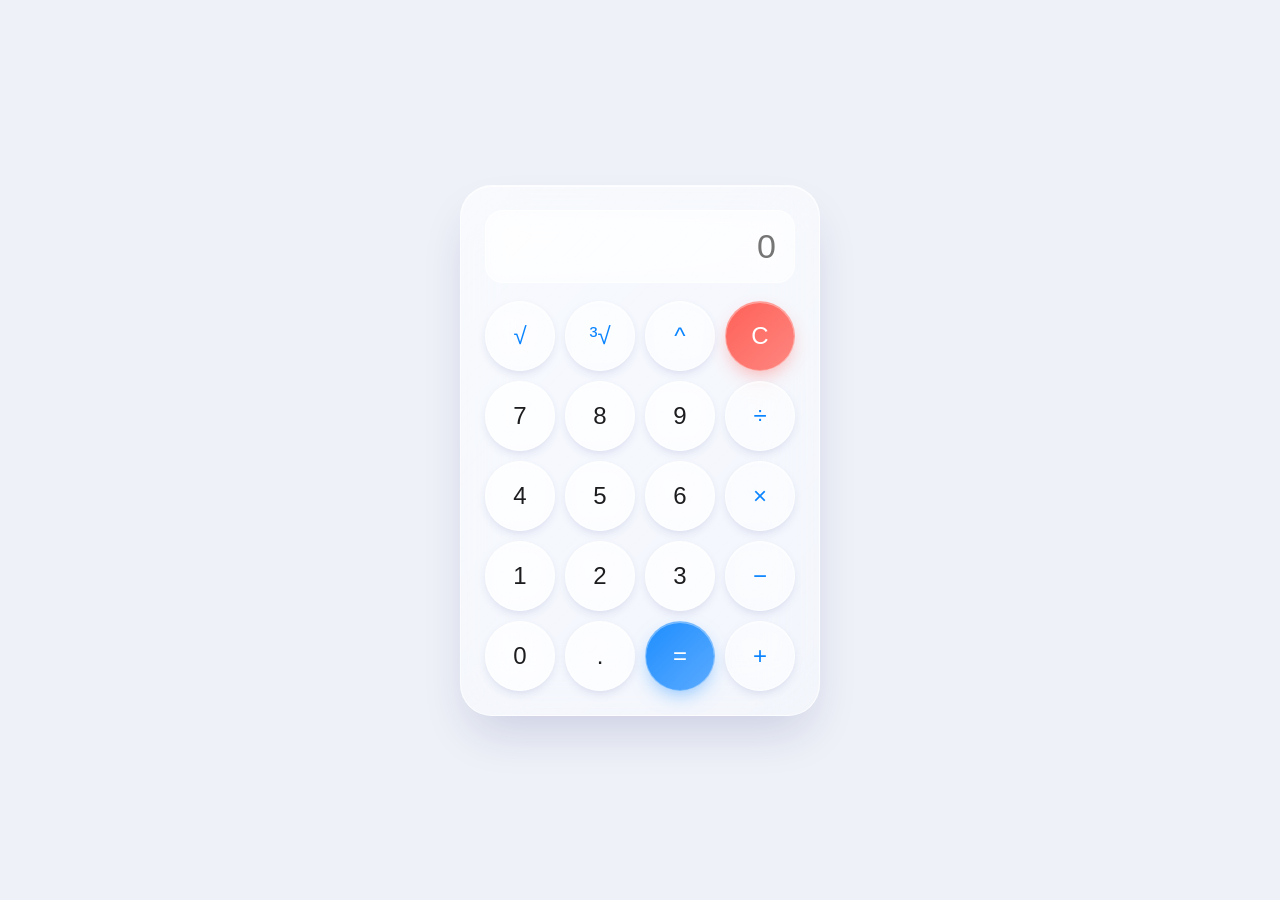
==== calc/index.html @ f97c6952 "2026 Redesigned" ====
<!DOCTYPE html>
<html lang="en">
 <head>
  <meta charset="UTF-8">
  <meta name="viewport" content="width=device-width, initial-scale=1.0">
  <title>Calculator</title>
  <link rel="icon" href="../icns/cal.svg">
  <link rel="stylesheet" href="style.css">
 </head>
 <body>
    <script>
      function addToDisplay(value) {
        document.calculator.display.value += value;
      }

      function clearDisplay() {
        document.calculator.display.value = '';
      }

      function calculate() {
        try {
          document.calculator.display.value = eval(document.calculator.display.value);
        } catch (error) {
          document.calculator.display.value = 'Error';
        }
      }
      function sqrtcal() {
        display.value = Math.sqrt(display.value);
      }
      function cbrtcal() {
        display.value = Math.cbrt(display.value);
      }
    </script>

   <div class="calculator">
    <form name="calculator">
      <input type="text" name="display" id="display" placeholder="0">
      <div class="keys">
        <input type="button" class="op" value="√" onclick="sqrtcal()">
        <input type="button" class="op" value="³√" onclick="cbrtcal()">
        <input type="button" class="op" value="^" onclick="addToDisplay('**')">
        <input type="button" class="cl" value="C" onclick="clearDisplay()">

        <input type="button" value="7" onclick="addToDisplay('7')">
        <input type="button" value="8" onclick="addToDisplay('8')">
        <input type="button" value="9" onclick="addToDisplay('9')">
        <input type="button" class="op" value="÷" onclick="addToDisplay('/')">

        <input type="button" value="4" onclick="addToDisplay('4')">
        <input type="button" value="5" onclick="addToDisplay('5')">
        <input type="button" value="6" onclick="addToDisplay('6')">
        <input type="button" class="op" value="×" onclick="addToDisplay('*')">

        <input type="button" value="1" onclick="addToDisplay('1')">
        <input type="button" value="2" onclick="addToDisplay('2')">
        <input type="button" value="3" onclick="addToDisplay('3')">
        <input type="button" class="op" value="−" onclick="addToDisplay('-')">

        <input type="button" value="0" onclick="addToDisplay('0')">
        <input type="button" value="." onclick="addToDisplay('.')">
        <input type="button" class="eq" value="=" onclick="calculate()">
        <input type="button" class="op" value="+" onclick="addToDisplay('+')">
      </div>
    </form>
   </div>
    <!-- merrychristmas December,25,2023 2:10:29P.M -->
 </body>
</html>
---- calc/style.css ----
:root {
    --text-primary: #1d1d1f;
    --text-secondary: rgba(60, 60, 67, 0.65);
    --glass: linear-gradient(135deg, rgba(255, 255, 255, 0.62), rgba(255, 255, 255, 0.35));
    --glass-inset: rgba(255, 255, 255, 0.45);
    --glass-border: rgba(255, 255, 255, 0.65);
    --key-bg: rgba(255, 255, 255, 0.55);
    --key-op-bg: rgba(255, 255, 255, 0.3);
    --accent: #0a84ff;
    --radius: 32px;
    --shadow: 0 24px 48px -12px rgba(31, 38, 135, 0.18), inset 0 1px 0 rgba(255, 255, 255, 0.75);
    --key-shadow: 0 4px 12px -4px rgba(31, 38, 135, 0.2), inset 0 1px 0 rgba(255, 255, 255, 0.6);
}

@media (prefers-color-scheme: dark) {
    :root {
        --text-primary: #f5f5f7;
        --text-secondary: rgba(235, 235, 245, 0.6);
        --glass: linear-gradient(135deg, rgba(50, 55, 70, 0.55), rgba(30, 33, 45, 0.4));
        --glass-inset: rgba(255, 255, 255, 0.08);
        --glass-border: rgba(255, 255, 255, 0.18);
        --key-bg: rgba(255, 255, 255, 0.14);
        --key-op-bg: rgba(255, 255, 255, 0.07);
        --accent: #409cff;
        --shadow: 0 24px 48px -12px rgba(0, 0, 0, 0.5), inset 0 1px 0 rgba(255, 255, 255, 0.12);
        --key-shadow: 0 4px 12px -4px rgba(0, 0, 0, 0.4), inset 0 1px 0 rgba(255, 255, 255, 0.14);
    }
}

* {
    box-sizing: border-box;
}

body {
    display: flex;
    align-items: center;
    justify-content: center;
    min-height: 100vh;
    margin: 0;
    padding: 24px;
    font-family: -apple-system, BlinkMacSystemFont, 'SF Pro Text', 'Segoe UI', 'Hiragino Sans', sans-serif;
    color: var(--text-primary);
    background: #eef1f7;
}

@media (prefers-color-scheme: dark) {
    body {
        background: #0b0d14;
    }
}

.calculator {
    background: var(--glass);
    -webkit-backdrop-filter: blur(30px) saturate(180%);
    backdrop-filter: blur(30px) saturate(180%);
    border: 1px solid var(--glass-border);
    border-radius: var(--radius);
    box-shadow: var(--shadow);
    padding: 24px;
    width: 360px;
    max-width: 100%;
}

#display {
    width: 100%;
    font-size: 34px;
    font-weight: 500;
    text-align: right;
    padding: 16px 18px;
    margin-bottom: 18px;
    border: 1px solid var(--glass-border);
    border-radius: 18px;
    background: var(--glass-inset);
    color: var(--text-primary);
    outline: none;
    font-family: inherit;
    font-variant-numeric: tabular-nums;
    -webkit-backdrop-filter: blur(10px);
    backdrop-filter: blur(10px);
}

.keys {
    display: grid;
    grid-template-columns: repeat(4, 1fr);
    gap: 10px;
}

.keys input {
    font-size: 24px;
    font-weight: 500;
    font-family: inherit;
    aspect-ratio: 1 / 1;
    width: 100%;
    border: 1px solid var(--glass-border);
    border-radius: 50%;
    cursor: pointer;
    color: var(--text-primary);
    background: var(--key-bg);
    box-shadow: var(--key-shadow);
    -webkit-backdrop-filter: blur(10px);
    backdrop-filter: blur(10px);
    transition: transform 0.1s, filter 0.15s;
}

.keys input:hover {
    filter: brightness(1.06);
}

.keys input:active {
    transform: scale(0.93);
}

.keys input.op {
    background: var(--key-op-bg);
    color: var(--accent);
}

.keys input.eq {
    background: linear-gradient(135deg, rgba(10, 132, 255, 0.92), rgba(64, 156, 255, 0.85));
    color: #fff;
    border-color: rgba(255, 255, 255, 0.35);
    box-shadow: 0 8px 20px -6px rgba(10, 132, 255, 0.5), inset 0 1px 0 rgba(255, 255, 255, 0.4);
}

.keys input.cl {
    background: linear-gradient(135deg, rgba(255, 69, 58, 0.85), rgba(255, 105, 97, 0.8));
    color: #fff;
    border-color: rgba(255, 255, 255, 0.35);
    box-shadow: 0 8px 20px -6px rgba(255, 69, 58, 0.45), inset 0 1px 0 rgba(255, 255, 255, 0.4);
}

@media (max-width: 420px) {
    body {
        padding: 12px;
    }

    .calculator {
        padding: 16px;
        border-radius: 26px;
        width: 100%;
    }

    #display {
        font-size: 28px;
        padding: 12px 14px;
        border-radius: 14px;
        margin-bottom: 14px;
    }

    .keys {
        gap: 8px;
    }

    .keys input {
        font-size: 20px;
    }
}
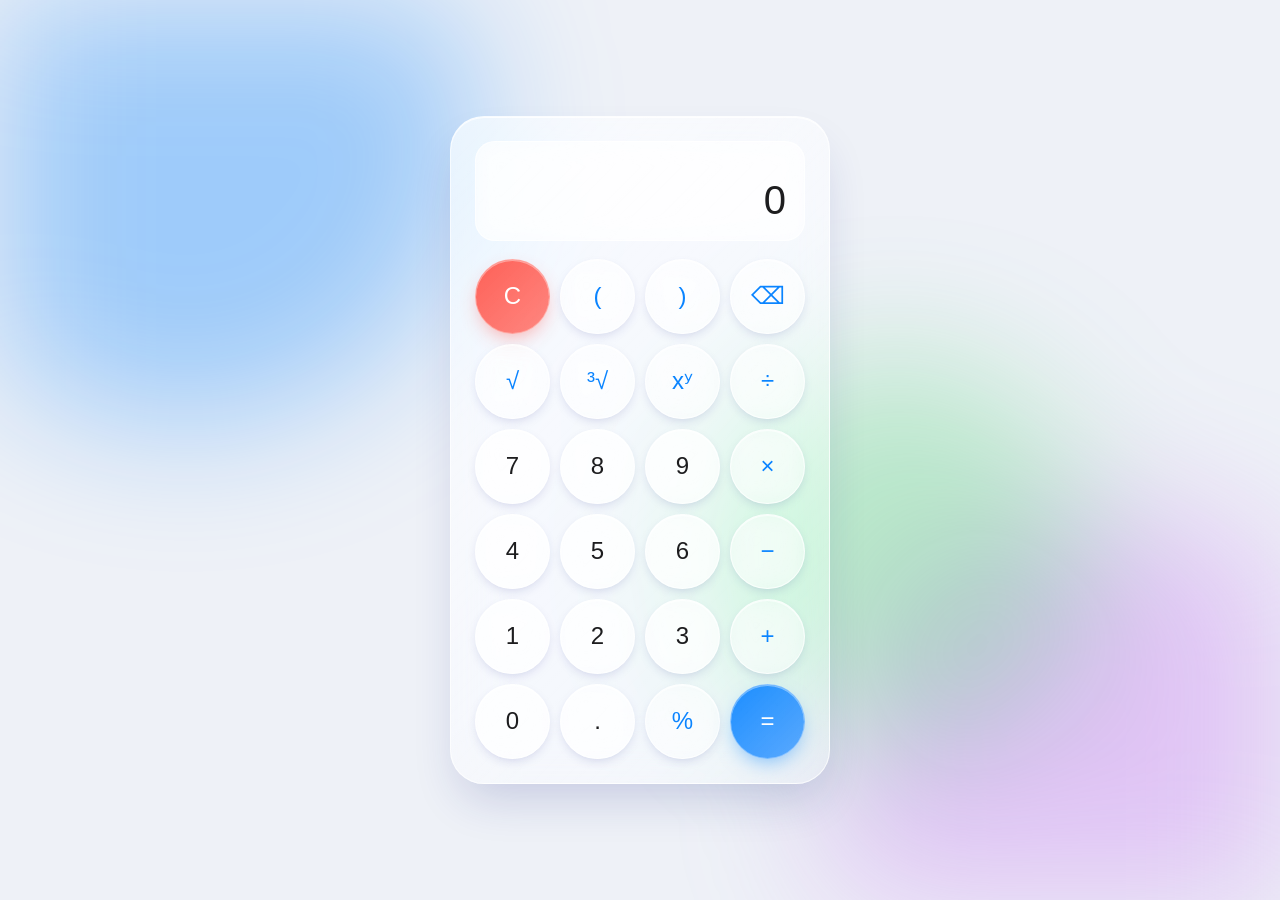
==== commit 891c6048: "Redesign calc & talking calc UI and fix talking calc bugs - Rich glassmorphism UI with animated ambi" ====
--- a/calc/index.html
+++ b/calc/index.html
@@ -2,67 +2,59 @@
 <html lang="en">
  <head>
   <meta charset="UTF-8">
-  <meta name="viewport" content="width=device-width, initial-scale=1.0">
+  <meta name="viewport" content="width=device-width, initial-scale=1.0, viewport-fit=cover">
+  <meta name="theme-color" content="#eef1f7" media="(prefers-color-scheme: light)">
+  <meta name="theme-color" content="#0b0d14" media="(prefers-color-scheme: dark)">
   <title>Calculator</title>
   <link rel="icon" href="../icns/cal.svg">
   <link rel="stylesheet" href="style.css">
  </head>
  <body>
-    <script>
-      function addToDisplay(value) {
-        document.calculator.display.value += value;
-      }
+  <div class="bg" aria-hidden="true">
+    <div class="blob blob-1"></div>
+    <div class="blob blob-2"></div>
+    <div class="blob blob-3"></div>
+  </div>
 
-      function clearDisplay() {
-        document.calculator.display.value = '';
-      }
+  <main class="calculator" aria-label="Calculator">
+    <div class="screen">
+      <div class="expression" id="expression" aria-hidden="true">&nbsp;</div>
+      <output class="display" id="display" aria-live="polite">0</output>
+    </div>
 
-      function calculate() {
-        try {
-          document.calculator.display.value = eval(document.calculator.display.value);
-        } catch (error) {
-          document.calculator.display.value = 'Error';
-        }
-      }
-      function sqrtcal() {
-        display.value = Math.sqrt(display.value);
-      }
-      function cbrtcal() {
-        display.value = Math.cbrt(display.value);
-      }
-    </script>
+    <div class="keys">
+      <button type="button" class="key cl"  data-action="clear">C</button>
+      <button type="button" class="key op"  data-insert="(">(</button>
+      <button type="button" class="key op"  data-insert=")">)</button>
+      <button type="button" class="key op"  data-action="backspace" aria-label="Backspace">⌫</button>
 
-   <div class="calculator">
-    <form name="calculator">
-      <input type="text" name="display" id="display" placeholder="0">
-      <div class="keys">
-        <input type="button" class="op" value="√" onclick="sqrtcal()">
-        <input type="button" class="op" value="³√" onclick="cbrtcal()">
-        <input type="button" class="op" value="^" onclick="addToDisplay('**')">
-        <input type="button" class="cl" value="C" onclick="clearDisplay()">
+      <button type="button" class="key op"  data-action="sqrt">√</button>
+      <button type="button" class="key op"  data-action="cbrt">³√</button>
+      <button type="button" class="key op"  data-insert="^">xʸ</button>
+      <button type="button" class="key op"  data-insert="÷">÷</button>
 
-        <input type="button" value="7" onclick="addToDisplay('7')">
-        <input type="button" value="8" onclick="addToDisplay('8')">
-        <input type="button" value="9" onclick="addToDisplay('9')">
-        <input type="button" class="op" value="÷" onclick="addToDisplay('/')">
+      <button type="button" class="key num" data-insert="7">7</button>
+      <button type="button" class="key num" data-insert="8">8</button>
+      <button type="button" class="key num" data-insert="9">9</button>
+      <button type="button" class="key op"  data-insert="×">×</button>
 
-        <input type="button" value="4" onclick="addToDisplay('4')">
-        <input type="button" value="5" onclick="addToDisplay('5')">
-        <input type="button" value="6" onclick="addToDisplay('6')">
-        <input type="button" class="op" value="×" onclick="addToDisplay('*')">
+      <button type="button" class="key num" data-insert="4">4</button>
+      <button type="button" class="key num" data-insert="5">5</button>
+      <button type="button" class="key num" data-insert="6">6</button>
+      <button type="button" class="key op"  data-insert="-">−</button>
 
-        <input type="button" value="1" onclick="addToDisplay('1')">
-        <input type="button" value="2" onclick="addToDisplay('2')">
-        <input type="button" value="3" onclick="addToDisplay('3')">
-        <input type="button" class="op" value="−" onclick="addToDisplay('-')">
+      <button type="button" class="key num" data-insert="1">1</button>
+      <button type="button" class="key num" data-insert="2">2</button>
+      <button type="button" class="key num" data-insert="3">3</button>
+      <button type="button" class="key op"  data-insert="+">+</button>
 
-        <input type="button" value="0" onclick="addToDisplay('0')">
-        <input type="button" value="." onclick="addToDisplay('.')">
-        <input type="button" class="eq" value="=" onclick="calculate()">
-        <input type="button" class="op" value="+" onclick="addToDisplay('+')">
-      </div>
-    </form>
-   </div>
-    <!-- merrychristmas December,25,2023 2:10:29P.M -->
+      <button type="button" class="key num" data-insert="0">0</button>
+      <button type="button" class="key num" data-insert=".">.</button>
+      <button type="button" class="key op"  data-action="percent">%</button>
+      <button type="button" class="key eq"  data-action="equals">=</button>
+    </div>
+  </main>
+
+  <script src="script.js"></script>
  </body>
 </html>
--- a/calc/style.css
+++ b/calc/style.css
@@ -1,34 +1,46 @@
 :root {
     --text-primary: #1d1d1f;
-    --text-secondary: rgba(60, 60, 67, 0.65);
-    --glass: linear-gradient(135deg, rgba(255, 255, 255, 0.62), rgba(255, 255, 255, 0.35));
-    --glass-inset: rgba(255, 255, 255, 0.45);
-    --glass-border: rgba(255, 255, 255, 0.65);
-    --key-bg: rgba(255, 255, 255, 0.55);
-    --key-op-bg: rgba(255, 255, 255, 0.3);
+    --text-secondary: rgba(60, 60, 67, 0.6);
+    --glass: linear-gradient(135deg, rgba(255, 255, 255, 0.68), rgba(255, 255, 255, 0.38));
+    --glass-inset: rgba(255, 255, 255, 0.5);
+    --glass-border: rgba(255, 255, 255, 0.7);
+    --key-bg: rgba(255, 255, 255, 0.6);
+    --key-op-bg: rgba(255, 255, 255, 0.32);
     --accent: #0a84ff;
-    --radius: 32px;
-    --shadow: 0 24px 48px -12px rgba(31, 38, 135, 0.18), inset 0 1px 0 rgba(255, 255, 255, 0.75);
-    --key-shadow: 0 4px 12px -4px rgba(31, 38, 135, 0.2), inset 0 1px 0 rgba(255, 255, 255, 0.6);
+    --radius: 34px;
+    --shadow: 0 24px 48px -12px rgba(31, 38, 135, 0.2), inset 0 1px 0 rgba(255, 255, 255, 0.8);
+    --key-shadow: 0 4px 12px -4px rgba(31, 38, 135, 0.22), inset 0 1px 0 rgba(255, 255, 255, 0.65);
+    --bg: #eef1f7;
+    --blob-1: rgba(10, 132, 255, 0.35);
+    --blob-2: rgba(191, 90, 242, 0.3);
+    --blob-3: rgba(48, 209, 88, 0.28);
 }
 
 @media (prefers-color-scheme: dark) {
     :root {
         --text-primary: #f5f5f7;
         --text-secondary: rgba(235, 235, 245, 0.6);
-        --glass: linear-gradient(135deg, rgba(50, 55, 70, 0.55), rgba(30, 33, 45, 0.4));
+        --glass: linear-gradient(135deg, rgba(50, 55, 70, 0.55), rgba(30, 33, 45, 0.42));
         --glass-inset: rgba(255, 255, 255, 0.08);
         --glass-border: rgba(255, 255, 255, 0.18);
         --key-bg: rgba(255, 255, 255, 0.14);
         --key-op-bg: rgba(255, 255, 255, 0.07);
         --accent: #409cff;
-        --shadow: 0 24px 48px -12px rgba(0, 0, 0, 0.5), inset 0 1px 0 rgba(255, 255, 255, 0.12);
-        --key-shadow: 0 4px 12px -4px rgba(0, 0, 0, 0.4), inset 0 1px 0 rgba(255, 255, 255, 0.14);
+        --shadow: 0 24px 48px -12px rgba(0, 0, 0, 0.55), inset 0 1px 0 rgba(255, 255, 255, 0.12);
+        --key-shadow: 0 4px 12px -4px rgba(0, 0, 0, 0.45), inset 0 1px 0 rgba(255, 255, 255, 0.14);
+        --bg: #0b0d14;
+        --blob-1: rgba(10, 132, 255, 0.25);
+        --blob-2: rgba(191, 90, 242, 0.22);
+        --blob-3: rgba(48, 209, 88, 0.18);
     }
 }
 
 * {
     box-sizing: border-box;
+}
+
+html {
+    height: 100%;
 }
 
 body {
@@ -36,17 +48,43 @@
     align-items: center;
     justify-content: center;
     min-height: 100vh;
+    min-height: 100dvh;
     margin: 0;
     padding: 24px;
+    padding: max(24px, env(safe-area-inset-top)) max(24px, env(safe-area-inset-right)) max(24px, env(safe-area-inset-bottom)) max(24px, env(safe-area-inset-left));
     font-family: -apple-system, BlinkMacSystemFont, 'SF Pro Text', 'Segoe UI', 'Hiragino Sans', sans-serif;
     color: var(--text-primary);
-    background: #eef1f7;
-}
-
-@media (prefers-color-scheme: dark) {
-    body {
-        background: #0b0d14;
-    }
+    background: var(--bg);
+    overflow-x: hidden;
+    -webkit-tap-highlight-color: transparent;
+}
+
+/* Ambient background blobs */
+.bg {
+    position: fixed;
+    inset: 0;
+    z-index: -1;
+    overflow: hidden;
+    filter: blur(70px);
+}
+
+.blob {
+    position: absolute;
+    width: 45vmax;
+    height: 45vmax;
+    border-radius: 50%;
+}
+
+.blob-1 { background: var(--blob-1); top: -12vmax; left: -8vmax; animation: drift-1 24s ease-in-out infinite alternate; }
+.blob-2 { background: var(--blob-2); bottom: -15vmax; right: -10vmax; animation: drift-2 30s ease-in-out infinite alternate; }
+.blob-3 { background: var(--blob-3); top: 40%; left: 55%; width: 30vmax; height: 30vmax; animation: drift-3 20s ease-in-out infinite alternate; }
+
+@keyframes drift-1 { to { transform: translate(10vmax, 8vmax) scale(1.15); } }
+@keyframes drift-2 { to { transform: translate(-8vmax, -10vmax) scale(1.1); } }
+@keyframes drift-3 { to { transform: translate(-12vmax, 6vmax) scale(0.85); } }
+
+@media (prefers-reduced-motion: reduce) {
+    .blob { animation: none; }
 }
 
 .calculator {
@@ -57,35 +95,62 @@
     border-radius: var(--radius);
     box-shadow: var(--shadow);
     padding: 24px;
-    width: 360px;
+    width: 380px;
     max-width: 100%;
 }
 
-#display {
-    width: 100%;
-    font-size: 34px;
-    font-weight: 500;
-    text-align: right;
-    padding: 16px 18px;
+.screen {
+    border: 1px solid var(--glass-border);
+    border-radius: 20px;
+    background: var(--glass-inset);
+    padding: 14px 18px 16px;
     margin-bottom: 18px;
-    border: 1px solid var(--glass-border);
-    border-radius: 18px;
-    background: var(--glass-inset);
-    color: var(--text-primary);
-    outline: none;
-    font-family: inherit;
-    font-variant-numeric: tabular-nums;
     -webkit-backdrop-filter: blur(10px);
     backdrop-filter: blur(10px);
+    overflow: hidden;
+}
+
+.expression {
+    min-height: 1.3em;
+    font-size: 15px;
+    color: var(--text-secondary);
+    text-align: right;
+    white-space: nowrap;
+    overflow: hidden;
+    text-overflow: ellipsis;
+    font-variant-numeric: tabular-nums;
+}
+
+.display {
+    display: block;
+    width: 100%;
+    font-size: 40px;
+    font-weight: 500;
+    line-height: 1.2;
+    text-align: right;
+    color: var(--text-primary);
+    font-variant-numeric: tabular-nums;
+    white-space: nowrap;
+    overflow-x: auto;
+    scrollbar-width: none;
+}
+
+.display::-webkit-scrollbar {
+    display: none;
+}
+
+.display.error {
+    color: #ff453a;
 }
 
 .keys {
     display: grid;
     grid-template-columns: repeat(4, 1fr);
     gap: 10px;
-}
-
-.keys input {
+    touch-action: manipulation;
+}
+
+.key {
     font-size: 24px;
     font-weight: 500;
     font-family: inherit;
@@ -100,29 +165,31 @@
     -webkit-backdrop-filter: blur(10px);
     backdrop-filter: blur(10px);
     transition: transform 0.1s, filter 0.15s;
-}
-
-.keys input:hover {
+    user-select: none;
+    -webkit-user-select: none;
+}
+
+.key:hover {
     filter: brightness(1.06);
 }
 
-.keys input:active {
-    transform: scale(0.93);
-}
-
-.keys input.op {
+.key:active {
+    transform: scale(0.92);
+}
+
+.key.op {
     background: var(--key-op-bg);
     color: var(--accent);
 }
 
-.keys input.eq {
+.key.eq {
     background: linear-gradient(135deg, rgba(10, 132, 255, 0.92), rgba(64, 156, 255, 0.85));
     color: #fff;
     border-color: rgba(255, 255, 255, 0.35);
     box-shadow: 0 8px 20px -6px rgba(10, 132, 255, 0.5), inset 0 1px 0 rgba(255, 255, 255, 0.4);
 }
 
-.keys input.cl {
+.key.cl {
     background: linear-gradient(135deg, rgba(255, 69, 58, 0.85), rgba(255, 105, 97, 0.8));
     color: #fff;
     border-color: rgba(255, 255, 255, 0.35);
@@ -132,26 +199,62 @@
 @media (max-width: 420px) {
     body {
         padding: 12px;
+        padding: max(12px, env(safe-area-inset-top)) max(12px, env(safe-area-inset-right)) max(12px, env(safe-area-inset-bottom)) max(12px, env(safe-area-inset-left));
     }
 
     .calculator {
         padding: 16px;
-        border-radius: 26px;
+        border-radius: 28px;
         width: 100%;
     }
 
-    #display {
-        font-size: 28px;
-        padding: 12px 14px;
-        border-radius: 14px;
+    .screen {
+        padding: 10px 14px 12px;
+        border-radius: 16px;
         margin-bottom: 14px;
+    }
+
+    .display {
+        font-size: 32px;
     }
 
     .keys {
         gap: 8px;
     }
 
-    .keys input {
-        font-size: 20px;
-    }
-}
+    .key {
+        font-size: clamp(17px, 5.5vw, 22px);
+    }
+}
+
+/* Short landscape screens (phones rotated) */
+@media (max-height: 620px) and (orientation: landscape) {
+    body {
+        padding: 10px;
+    }
+
+    .calculator {
+        width: 340px;
+        padding: 14px;
+    }
+
+    .screen {
+        margin-bottom: 10px;
+        padding: 8px 14px;
+    }
+
+    .display {
+        font-size: 26px;
+    }
+
+    .keys {
+        gap: 6px;
+    }
+
+    .key {
+        aspect-ratio: auto;
+        height: 44px;
+        border-radius: 22px;
+        font-size: 18px;
+    }
+}
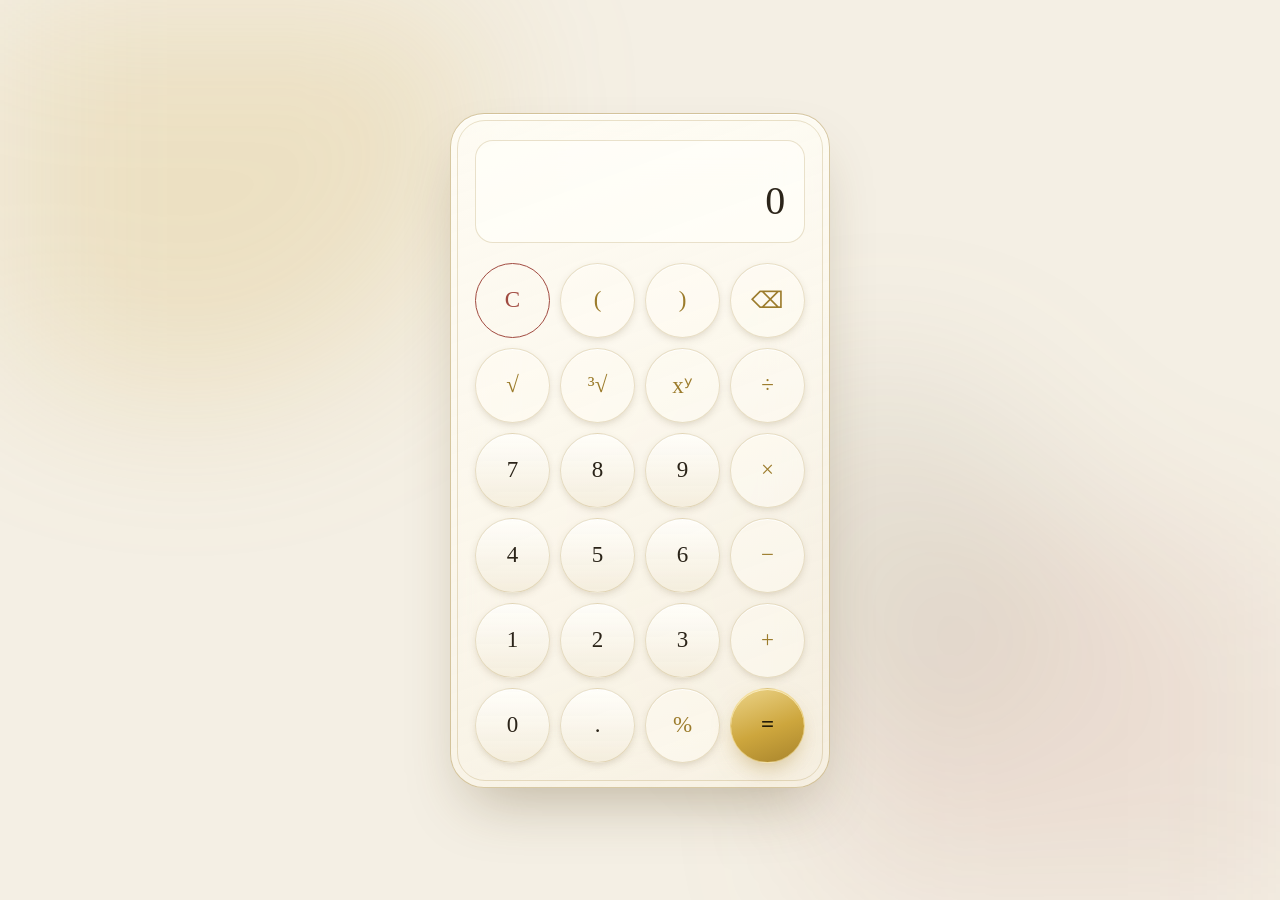
==== commit 06ecec7c: "Refine calculators with a premium gold theme and natural math notation - Luxury look: ivory & champa" ====
--- a/calc/index.html
+++ b/calc/index.html
@@ -3,8 +3,8 @@
  <head>
   <meta charset="UTF-8">
   <meta name="viewport" content="width=device-width, initial-scale=1.0, viewport-fit=cover">
-  <meta name="theme-color" content="#eef1f7" media="(prefers-color-scheme: light)">
-  <meta name="theme-color" content="#0b0d14" media="(prefers-color-scheme: dark)">
+  <meta name="theme-color" content="#f4efe4" media="(prefers-color-scheme: light)">
+  <meta name="theme-color" content="#060507" media="(prefers-color-scheme: dark)">
   <title>Calculator</title>
   <link rel="icon" href="../icns/cal.svg">
   <link rel="stylesheet" href="style.css">
--- a/calc/style.css
+++ b/calc/style.css
@@ -1,37 +1,50 @@
 :root {
-    --text-primary: #1d1d1f;
-    --text-secondary: rgba(60, 60, 67, 0.6);
-    --glass: linear-gradient(135deg, rgba(255, 255, 255, 0.68), rgba(255, 255, 255, 0.38));
-    --glass-inset: rgba(255, 255, 255, 0.5);
-    --glass-border: rgba(255, 255, 255, 0.7);
-    --key-bg: rgba(255, 255, 255, 0.6);
-    --key-op-bg: rgba(255, 255, 255, 0.32);
-    --accent: #0a84ff;
+    --bg: #f4efe4;
+    --text-primary: #2b2419;
+    --text-secondary: rgba(75, 62, 40, 0.55);
+    --gold: #9c7c2c;
+    --gold-strong: #86691f;
+    --hairline: rgba(156, 124, 44, 0.4);
+    --hairline-soft: rgba(156, 124, 44, 0.22);
+    --panel: linear-gradient(160deg, rgba(255, 253, 246, 0.92), rgba(248, 242, 228, 0.75));
+    --screen-bg: rgba(255, 254, 249, 0.75);
+    --key-bg: linear-gradient(180deg, rgba(255, 254, 250, 0.95), rgba(244, 237, 220, 0.9));
+    --key-op-bg: rgba(255, 253, 246, 0.4);
+    --clear: #a04a40;
     --radius: 34px;
-    --shadow: 0 24px 48px -12px rgba(31, 38, 135, 0.2), inset 0 1px 0 rgba(255, 255, 255, 0.8);
-    --key-shadow: 0 4px 12px -4px rgba(31, 38, 135, 0.22), inset 0 1px 0 rgba(255, 255, 255, 0.65);
-    --bg: #eef1f7;
-    --blob-1: rgba(10, 132, 255, 0.35);
-    --blob-2: rgba(191, 90, 242, 0.3);
-    --blob-3: rgba(48, 209, 88, 0.28);
+    --shadow: 0 30px 60px -20px rgba(90, 70, 30, 0.35), inset 0 1px 0 rgba(255, 255, 255, 0.9);
+    --key-shadow: 0 3px 10px -3px rgba(90, 70, 30, 0.28), inset 0 1px 0 rgba(255, 255, 255, 0.85);
+    --eq-bg: linear-gradient(160deg, #ecd489, #cda63d 55%, #a8842c);
+    --eq-text: #241c08;
+    --eq-shadow: 0 10px 24px -8px rgba(168, 132, 44, 0.55), inset 0 1px 0 rgba(255, 245, 210, 0.8);
+    --display-font: 'Didot', 'Bodoni MT', 'Playfair Display', 'Hiragino Mincho ProN', 'Yu Mincho', Georgia, serif;
+    --blob-1: rgba(205, 166, 61, 0.2);
+    --blob-2: rgba(160, 74, 64, 0.1);
+    --blob-3: rgba(120, 110, 80, 0.12);
 }
 
 @media (prefers-color-scheme: dark) {
     :root {
-        --text-primary: #f5f5f7;
-        --text-secondary: rgba(235, 235, 245, 0.6);
-        --glass: linear-gradient(135deg, rgba(50, 55, 70, 0.55), rgba(30, 33, 45, 0.42));
-        --glass-inset: rgba(255, 255, 255, 0.08);
-        --glass-border: rgba(255, 255, 255, 0.18);
-        --key-bg: rgba(255, 255, 255, 0.14);
-        --key-op-bg: rgba(255, 255, 255, 0.07);
-        --accent: #409cff;
-        --shadow: 0 24px 48px -12px rgba(0, 0, 0, 0.55), inset 0 1px 0 rgba(255, 255, 255, 0.12);
-        --key-shadow: 0 4px 12px -4px rgba(0, 0, 0, 0.45), inset 0 1px 0 rgba(255, 255, 255, 0.14);
-        --bg: #0b0d14;
-        --blob-1: rgba(10, 132, 255, 0.25);
-        --blob-2: rgba(191, 90, 242, 0.22);
-        --blob-3: rgba(48, 209, 88, 0.18);
+        --bg: #060507;
+        --text-primary: #e9d9a6;
+        --text-secondary: rgba(212, 181, 106, 0.55);
+        --gold: #d4af37;
+        --gold-strong: #e9cf7a;
+        --hairline: rgba(212, 175, 55, 0.42);
+        --hairline-soft: rgba(212, 175, 55, 0.2);
+        --panel: linear-gradient(160deg, rgba(26, 22, 16, 0.85), rgba(10, 9, 8, 0.92));
+        --screen-bg: rgba(0, 0, 0, 0.5);
+        --key-bg: linear-gradient(180deg, rgba(38, 33, 24, 0.85), rgba(18, 16, 12, 0.9));
+        --key-op-bg: rgba(212, 175, 55, 0.06);
+        --clear: #c96f60;
+        --shadow: 0 30px 70px -20px rgba(0, 0, 0, 0.85), inset 0 1px 0 rgba(212, 175, 55, 0.22);
+        --key-shadow: 0 4px 12px -4px rgba(0, 0, 0, 0.7), inset 0 1px 0 rgba(212, 175, 55, 0.16);
+        --eq-bg: linear-gradient(160deg, #f2dd96, #cda63d 55%, #8f6f22);
+        --eq-text: #1c1504;
+        --eq-shadow: 0 10px 26px -8px rgba(212, 175, 55, 0.35), inset 0 1px 0 rgba(255, 240, 190, 0.7);
+        --blob-1: rgba(212, 175, 55, 0.1);
+        --blob-2: rgba(120, 70, 40, 0.08);
+        --blob-3: rgba(60, 50, 30, 0.12);
     }
 }
 
@@ -59,13 +72,13 @@
     -webkit-tap-highlight-color: transparent;
 }
 
-/* Ambient background blobs */
+/* Ambient glow */
 .bg {
     position: fixed;
     inset: 0;
     z-index: -1;
     overflow: hidden;
-    filter: blur(70px);
+    filter: blur(80px);
 }
 
 .blob {
@@ -75,50 +88,61 @@
     border-radius: 50%;
 }
 
-.blob-1 { background: var(--blob-1); top: -12vmax; left: -8vmax; animation: drift-1 24s ease-in-out infinite alternate; }
-.blob-2 { background: var(--blob-2); bottom: -15vmax; right: -10vmax; animation: drift-2 30s ease-in-out infinite alternate; }
-.blob-3 { background: var(--blob-3); top: 40%; left: 55%; width: 30vmax; height: 30vmax; animation: drift-3 20s ease-in-out infinite alternate; }
-
-@keyframes drift-1 { to { transform: translate(10vmax, 8vmax) scale(1.15); } }
-@keyframes drift-2 { to { transform: translate(-8vmax, -10vmax) scale(1.1); } }
-@keyframes drift-3 { to { transform: translate(-12vmax, 6vmax) scale(0.85); } }
+.blob-1 { background: var(--blob-1); top: -14vmax; left: -8vmax; animation: drift-1 30s ease-in-out infinite alternate; }
+.blob-2 { background: var(--blob-2); bottom: -16vmax; right: -10vmax; animation: drift-2 36s ease-in-out infinite alternate; }
+.blob-3 { background: var(--blob-3); top: 42%; left: 55%; width: 28vmax; height: 28vmax; animation: drift-3 26s ease-in-out infinite alternate; }
+
+@keyframes drift-1 { to { transform: translate(8vmax, 6vmax) scale(1.12); } }
+@keyframes drift-2 { to { transform: translate(-6vmax, -8vmax) scale(1.08); } }
+@keyframes drift-3 { to { transform: translate(-10vmax, 5vmax) scale(0.88); } }
 
 @media (prefers-reduced-motion: reduce) {
     .blob { animation: none; }
 }
 
 .calculator {
-    background: var(--glass);
-    -webkit-backdrop-filter: blur(30px) saturate(180%);
-    backdrop-filter: blur(30px) saturate(180%);
-    border: 1px solid var(--glass-border);
+    background: var(--panel);
+    -webkit-backdrop-filter: blur(30px) saturate(140%);
+    backdrop-filter: blur(30px) saturate(140%);
+    border: 1px solid var(--hairline);
     border-radius: var(--radius);
     box-shadow: var(--shadow);
-    padding: 24px;
+    padding: 26px 24px 24px;
     width: 380px;
     max-width: 100%;
+    position: relative;
+}
+
+/* Fine double-border detail */
+.calculator::before {
+    content: "";
+    position: absolute;
+    inset: 6px;
+    border: 1px solid var(--hairline-soft);
+    border-radius: calc(var(--radius) - 6px);
+    pointer-events: none;
 }
 
 .screen {
-    border: 1px solid var(--glass-border);
-    border-radius: 20px;
-    background: var(--glass-inset);
+    border: 1px solid var(--hairline-soft);
+    border-radius: 18px;
+    background: var(--screen-bg);
     padding: 14px 18px 16px;
-    margin-bottom: 18px;
-    -webkit-backdrop-filter: blur(10px);
-    backdrop-filter: blur(10px);
+    margin-bottom: 20px;
     overflow: hidden;
 }
 
 .expression {
-    min-height: 1.3em;
+    min-height: 1.4em;
     font-size: 15px;
+    font-family: var(--display-font);
     color: var(--text-secondary);
     text-align: right;
     white-space: nowrap;
     overflow: hidden;
     text-overflow: ellipsis;
-    font-variant-numeric: tabular-nums;
+    font-variant-numeric: tabular-nums lining-nums;
+    letter-spacing: 0.02em;
 }
 
 .display {
@@ -126,21 +150,30 @@
     width: 100%;
     font-size: 40px;
     font-weight: 500;
-    line-height: 1.2;
+    font-family: var(--display-font);
+    line-height: 1.25;
     text-align: right;
     color: var(--text-primary);
-    font-variant-numeric: tabular-nums;
+    font-variant-numeric: tabular-nums lining-nums;
+    letter-spacing: 0.02em;
     white-space: nowrap;
     overflow-x: auto;
     scrollbar-width: none;
 }
 
+.display sup,
+.expression sup {
+    font-size: 0.58em;
+    vertical-align: super;
+    line-height: 0;
+}
+
 .display::-webkit-scrollbar {
     display: none;
 }
 
 .display.error {
-    color: #ff453a;
+    color: var(--clear);
 }
 
 .keys {
@@ -151,26 +184,25 @@
 }
 
 .key {
-    font-size: 24px;
+    font-size: 23px;
     font-weight: 500;
-    font-family: inherit;
+    font-family: var(--display-font);
     aspect-ratio: 1 / 1;
     width: 100%;
-    border: 1px solid var(--glass-border);
+    border: 1px solid var(--hairline-soft);
     border-radius: 50%;
     cursor: pointer;
     color: var(--text-primary);
     background: var(--key-bg);
     box-shadow: var(--key-shadow);
-    -webkit-backdrop-filter: blur(10px);
-    backdrop-filter: blur(10px);
-    transition: transform 0.1s, filter 0.15s;
+    transition: transform 0.1s, filter 0.15s, border-color 0.15s;
     user-select: none;
     -webkit-user-select: none;
 }
 
 .key:hover {
-    filter: brightness(1.06);
+    filter: brightness(1.05);
+    border-color: var(--hairline);
 }
 
 .key:active {
@@ -179,21 +211,35 @@
 
 .key.op {
     background: var(--key-op-bg);
-    color: var(--accent);
-}
-
+    color: var(--gold);
+    border-color: var(--hairline-soft);
+}
+
+.key.op:hover {
+    color: var(--gold-strong);
+}
+
+/* Equals: polished gold */
 .key.eq {
-    background: linear-gradient(135deg, rgba(10, 132, 255, 0.92), rgba(64, 156, 255, 0.85));
-    color: #fff;
-    border-color: rgba(255, 255, 255, 0.35);
-    box-shadow: 0 8px 20px -6px rgba(10, 132, 255, 0.5), inset 0 1px 0 rgba(255, 255, 255, 0.4);
-}
-
+    background: var(--eq-bg);
+    color: var(--eq-text);
+    border-color: rgba(255, 240, 190, 0.55);
+    box-shadow: var(--eq-shadow);
+    font-weight: 600;
+}
+
+/* Clear: outlined, not filled */
 .key.cl {
-    background: linear-gradient(135deg, rgba(255, 69, 58, 0.85), rgba(255, 105, 97, 0.8));
-    color: #fff;
-    border-color: rgba(255, 255, 255, 0.35);
-    box-shadow: 0 8px 20px -6px rgba(255, 69, 58, 0.45), inset 0 1px 0 rgba(255, 255, 255, 0.4);
+    background: transparent;
+    color: var(--clear);
+    border: 1.5px solid var(--clear);
+    box-shadow: none;
+}
+
+.key.cl:hover {
+    filter: none;
+    background: rgba(160, 74, 64, 0.08);
+    border-color: var(--clear);
 }
 
 @media (max-width: 420px) {
@@ -203,14 +249,19 @@
     }
 
     .calculator {
-        padding: 16px;
+        padding: 18px 16px 16px;
         border-radius: 28px;
         width: 100%;
     }
 
+    .calculator::before {
+        inset: 5px;
+        border-radius: 23px;
+    }
+
     .screen {
         padding: 10px 14px 12px;
-        border-radius: 16px;
+        border-radius: 15px;
         margin-bottom: 14px;
     }
 
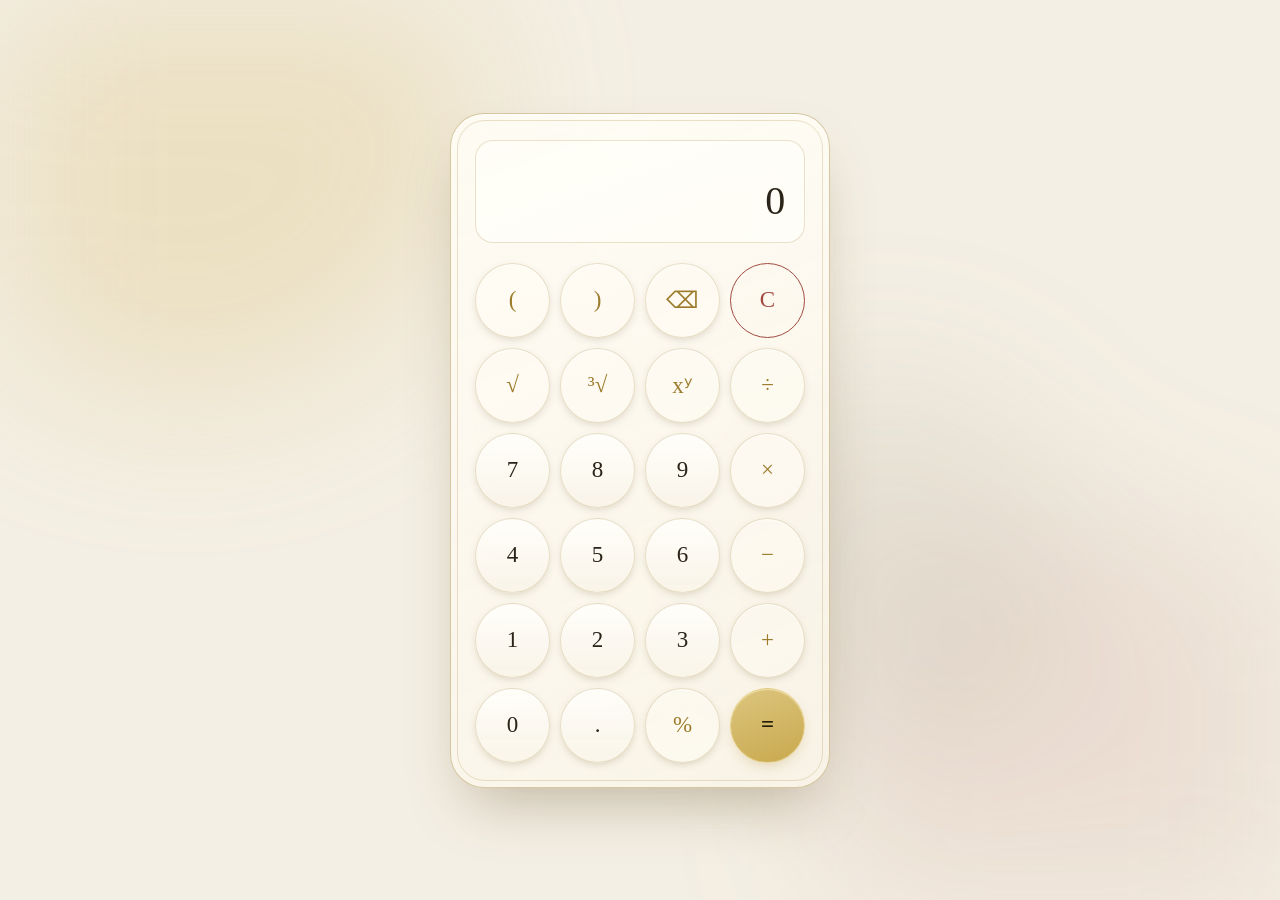
==== commit 9f64239e: "Unify key layout across both calculators and soften gradients - Top row is now ( ) ⌫ C on both; bott" ====
--- a/calc/index.html
+++ b/calc/index.html
@@ -23,10 +23,10 @@
     </div>
 
     <div class="keys">
-      <button type="button" class="key cl"  data-action="clear">C</button>
       <button type="button" class="key op"  data-insert="(">(</button>
       <button type="button" class="key op"  data-insert=")">)</button>
       <button type="button" class="key op"  data-action="backspace" aria-label="Backspace">⌫</button>
+      <button type="button" class="key cl"  data-action="clear">C</button>
 
       <button type="button" class="key op"  data-action="sqrt">√</button>
       <button type="button" class="key op"  data-action="cbrt">³√</button>
--- a/calc/style.css
+++ b/calc/style.css
@@ -6,17 +6,17 @@
     --gold-strong: #86691f;
     --hairline: rgba(156, 124, 44, 0.4);
     --hairline-soft: rgba(156, 124, 44, 0.22);
-    --panel: linear-gradient(160deg, rgba(255, 253, 246, 0.92), rgba(248, 242, 228, 0.75));
+    --panel: linear-gradient(160deg, rgba(255, 253, 246, 0.9), rgba(250, 245, 233, 0.84));
     --screen-bg: rgba(255, 254, 249, 0.75);
-    --key-bg: linear-gradient(180deg, rgba(255, 254, 250, 0.95), rgba(244, 237, 220, 0.9));
+    --key-bg: linear-gradient(180deg, rgba(255, 254, 250, 0.94), rgba(249, 244, 232, 0.92));
     --key-op-bg: rgba(255, 253, 246, 0.4);
     --clear: #a04a40;
     --radius: 34px;
     --shadow: 0 30px 60px -20px rgba(90, 70, 30, 0.35), inset 0 1px 0 rgba(255, 255, 255, 0.9);
     --key-shadow: 0 3px 10px -3px rgba(90, 70, 30, 0.28), inset 0 1px 0 rgba(255, 255, 255, 0.85);
-    --eq-bg: linear-gradient(160deg, #ecd489, #cda63d 55%, #a8842c);
+    --eq-bg: linear-gradient(160deg, #dcc57e, #c9a94e);
     --eq-text: #241c08;
-    --eq-shadow: 0 10px 24px -8px rgba(168, 132, 44, 0.55), inset 0 1px 0 rgba(255, 245, 210, 0.8);
+    --eq-shadow: 0 6px 16px -6px rgba(168, 132, 44, 0.4), inset 0 1px 0 rgba(255, 245, 210, 0.5);
     --display-font: 'Didot', 'Bodoni MT', 'Playfair Display', 'Hiragino Mincho ProN', 'Yu Mincho', Georgia, serif;
     --blob-1: rgba(205, 166, 61, 0.2);
     --blob-2: rgba(160, 74, 64, 0.1);
@@ -32,16 +32,16 @@
         --gold-strong: #e9cf7a;
         --hairline: rgba(212, 175, 55, 0.42);
         --hairline-soft: rgba(212, 175, 55, 0.2);
-        --panel: linear-gradient(160deg, rgba(26, 22, 16, 0.85), rgba(10, 9, 8, 0.92));
+        --panel: linear-gradient(160deg, rgba(22, 19, 14, 0.88), rgba(12, 11, 9, 0.92));
         --screen-bg: rgba(0, 0, 0, 0.5);
-        --key-bg: linear-gradient(180deg, rgba(38, 33, 24, 0.85), rgba(18, 16, 12, 0.9));
+        --key-bg: linear-gradient(180deg, rgba(33, 29, 21, 0.88), rgba(24, 21, 16, 0.9));
         --key-op-bg: rgba(212, 175, 55, 0.06);
         --clear: #c96f60;
         --shadow: 0 30px 70px -20px rgba(0, 0, 0, 0.85), inset 0 1px 0 rgba(212, 175, 55, 0.22);
         --key-shadow: 0 4px 12px -4px rgba(0, 0, 0, 0.7), inset 0 1px 0 rgba(212, 175, 55, 0.16);
-        --eq-bg: linear-gradient(160deg, #f2dd96, #cda63d 55%, #8f6f22);
+        --eq-bg: linear-gradient(160deg, #dcc274, #b3933c);
         --eq-text: #1c1504;
-        --eq-shadow: 0 10px 26px -8px rgba(212, 175, 55, 0.35), inset 0 1px 0 rgba(255, 240, 190, 0.7);
+        --eq-shadow: 0 6px 16px -6px rgba(212, 175, 55, 0.28), inset 0 1px 0 rgba(255, 240, 190, 0.45);
         --blob-1: rgba(212, 175, 55, 0.1);
         --blob-2: rgba(120, 70, 40, 0.08);
         --blob-3: rgba(60, 50, 30, 0.12);
@@ -223,7 +223,7 @@
 .key.eq {
     background: var(--eq-bg);
     color: var(--eq-text);
-    border-color: rgba(255, 240, 190, 0.55);
+    border-color: rgba(255, 240, 190, 0.4);
     box-shadow: var(--eq-shadow);
     font-weight: 600;
 }
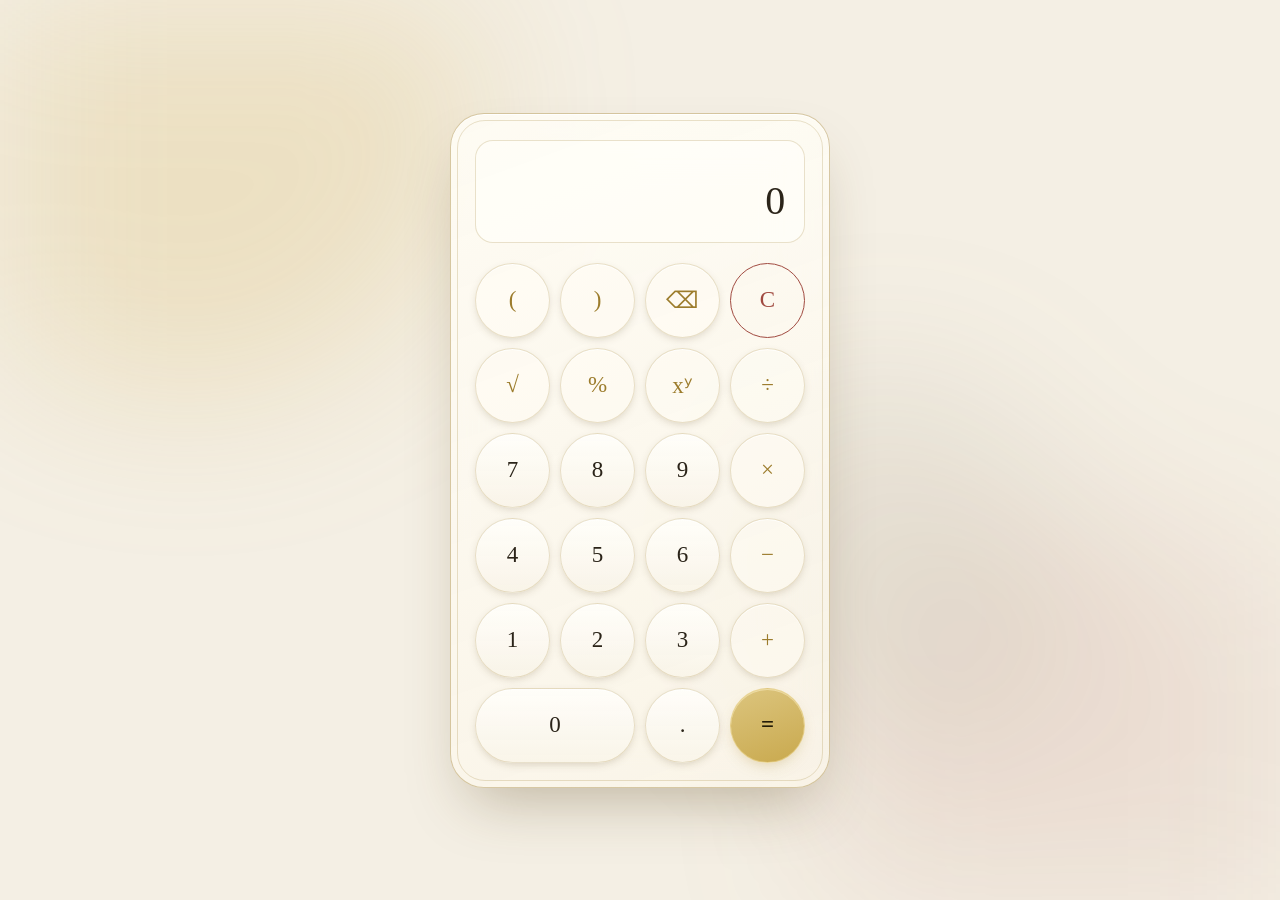
==== commit d4bd191f: "Move percent next to sqrt and stretch the zero key - Replace cube root with percent in the function " ====
--- a/calc/index.html
+++ b/calc/index.html
@@ -29,7 +29,7 @@
       <button type="button" class="key cl"  data-action="clear">C</button>
 
       <button type="button" class="key op"  data-action="sqrt">√</button>
-      <button type="button" class="key op"  data-action="cbrt">³√</button>
+      <button type="button" class="key op"  data-action="percent">%</button>
       <button type="button" class="key op"  data-insert="^">xʸ</button>
       <button type="button" class="key op"  data-insert="÷">÷</button>
 
@@ -48,9 +48,8 @@
       <button type="button" class="key num" data-insert="3">3</button>
       <button type="button" class="key op"  data-insert="+">+</button>
 
-      <button type="button" class="key num" data-insert="0">0</button>
+      <button type="button" class="key num zero" data-insert="0">0</button>
       <button type="button" class="key num" data-insert=".">.</button>
-      <button type="button" class="key op"  data-action="percent">%</button>
       <button type="button" class="key eq"  data-action="equals">=</button>
     </div>
   </main>
--- a/calc/style.css
+++ b/calc/style.css
@@ -242,6 +242,13 @@
     border-color: var(--clear);
 }
 
+/* Zero key stretches across two columns */
+.key.zero {
+    grid-column: span 2;
+    aspect-ratio: auto;
+    border-radius: 999px;
+}
+
 @media (max-width: 420px) {
     body {
         padding: 12px;
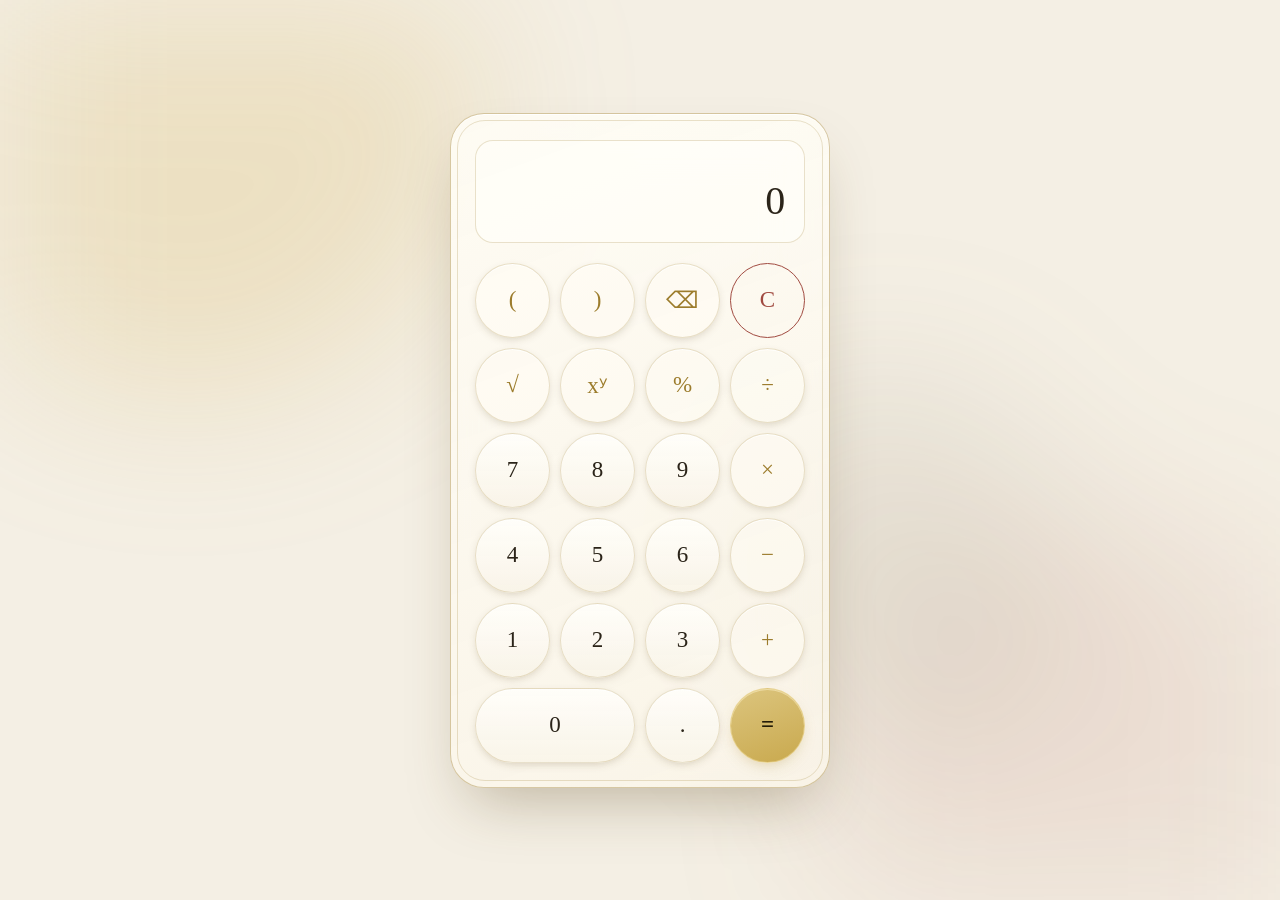
==== commit 9682c3fd: "Swap percent and power keys in the function row Co-Authored-By: Claude Fable 5 <noreply@anthropic.co" ====
--- a/calc/index.html
+++ b/calc/index.html
@@ -29,8 +29,8 @@
       <button type="button" class="key cl"  data-action="clear">C</button>
 
       <button type="button" class="key op"  data-action="sqrt">√</button>
+      <button type="button" class="key op"  data-insert="^">xʸ</button>
       <button type="button" class="key op"  data-action="percent">%</button>
-      <button type="button" class="key op"  data-insert="^">xʸ</button>
       <button type="button" class="key op"  data-insert="÷">÷</button>
 
       <button type="button" class="key num" data-insert="7">7</button>
